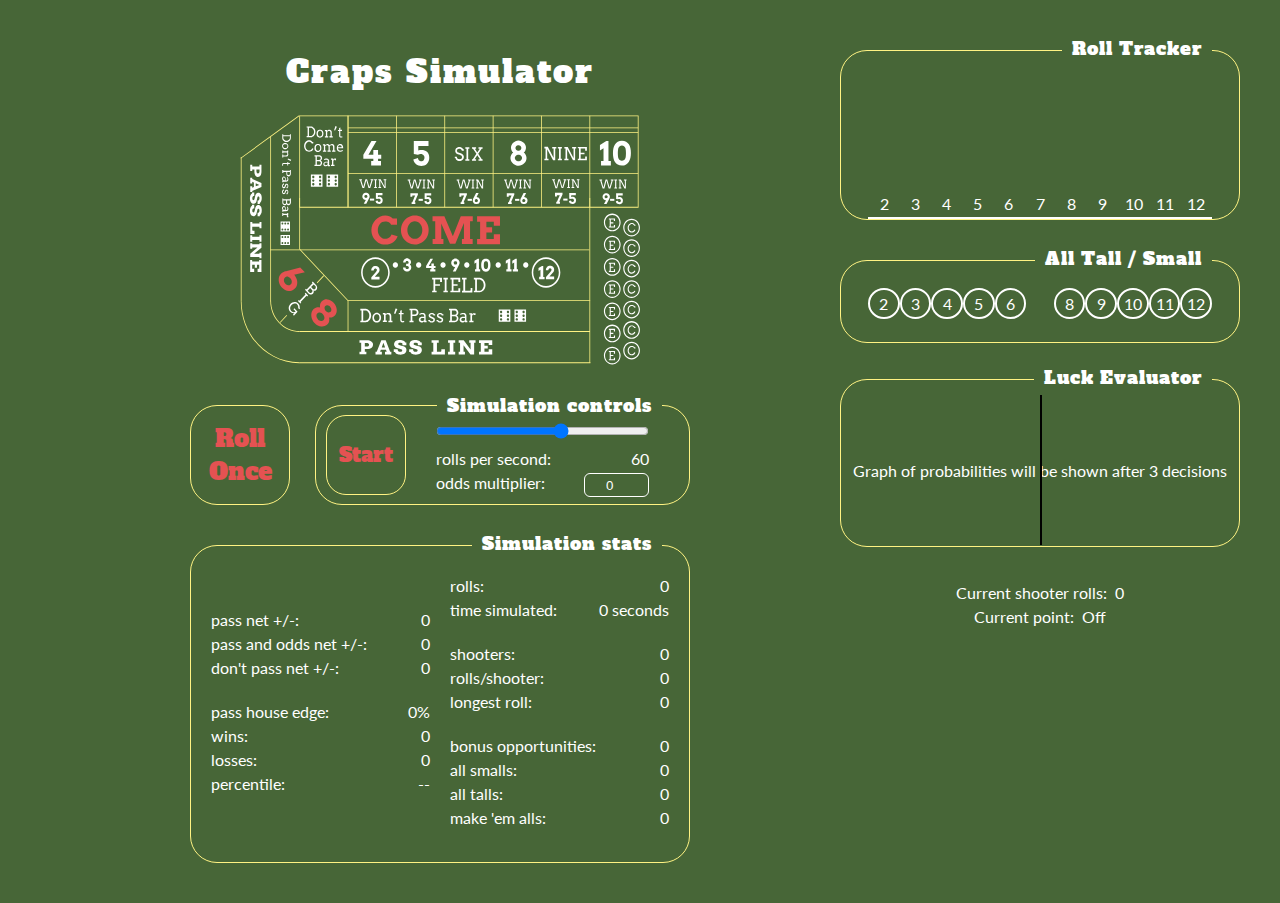
==== public/index.html @ 0b61e1a3 "Added styling to right column" ====
<!DOCTYPE html>
<html lang="en">

<head>
  <meta charset="UTF-8">
  <meta http-equiv="X-UA-Compatible" content="IE=edge">
  <meta name="viewport" content="width=device-width, initial-scale=1.0">
  <link rel="apple-touch-icon" sizes="180x180" href="./favicon/apple-touch-icon.png">
  <link rel="icon" type="image/png" sizes="32x32" href="./favicon/favicon.ico">
  <link rel="icon" type="image/png" sizes="16x16" href="./favicon/favicon-16x16.png">
  <link rel="manifest" href="./favicon/site.webmanifest">
  <link rel="mask-icon" href="./favicon/safari-pinned-tab.svg" color="#5e814d">
  <meta name="msapplication-TileColor" content="#5e814d">
  <meta name="theme-color" content="#5e814d">
  <link rel="stylesheet" href="https://fonts.googleapis.com/css?family=Alfa+Slab+One">
  <link rel="stylesheet" href="https://fonts.googleapis.com/css?family=Lato">
  <link rel="stylesheet" href="./styles.css">
  <title>Craps Simulator</title>
</head>

<script src="./js/crapsLogic.js"></script>

<style>

</style>

<body>
  <div class="container">
    <div class="content-body">

      <h1 class="main-title">Craps Simulator</h1>

      <div class="craps-table">
        <img class="craps-table-image" src="./craps_table_design.svg" alt="a crap's table design">
      </div>

      <div class="control-panel">
        <button class="roll-once-button" id="roll-once-button">Roll Once</button>
        <div class="simulation-controls">
          <p class="simulation-controls-title">Simulation controls</p>
          <div class="start-stop-button" id="start-stop-button">Start</div>
          <div class="rolls-per-second">
            <input type="range" min="1" max="100" value="60" class="rolls-per-second-slider"
              id="rolls-per-second-slider">
            <div class="simulation-stat-row">
              <p class="simulation-stat">rolls per second:</p>
              <p class="simulation-stat" id="rolls-per-second-value">60</p>
            </div>
            <div class="simulation-stat-row">
              <p class="simulation-stat">odds multiplier:</p>
              <input type="number" id="odds-multiplier" name="odds-multiplier" class="odds-multiplier" min="0" max="5"
                value="0">
            </div>
          </div>
        </div>
      </div>

      <div class="simulation-stats">
        <p class="simulation-stats-title">Simulation stats</p>
        <div class="left-stats">
          <div class="simulation-stat-row">
            <p class="simulation-stat">pass net +/-:</p>
            <p class="simulation-stat" id="pass-net-units-value">0</p>
          </div>
          <div class="simulation-stat-row">
            <p class="simulation-stat">pass and odds net +/-:</p>
            <p class="simulation-stat" id="pass-odds-net-units-value">0</p>
          </div>
          <div class="simulation-stat-row">
            <p class="simulation-stat">don't pass net +/-:</p>
            <p class="simulation-stat" id="dont-net-units-value">0</p>
          </div>

          <div class="simulation-stat-row" style="margin-top: 20px;">
            <p class="simulation-stat">pass house edge:</p>
            <p class="simulation-stat" id="house-edge-value">0%</p>
          </div>
          <div class="simulation-stat-row">
            <p class="simulation-stat">wins:</p>
            <p class="simulation-stat" id="wins-value">0</p>
          </div>
          <div class="simulation-stat-row">
            <p class="simulation-stat">losses:</p>
            <p class="simulation-stat" id="losses-value">0</p>
          </div>
          <div class="simulation-stat-row">
            <p class="simulation-stat">percentile:</p>
            <p class="simulation-stat" id="percentile-value">--</p>
          </div>
        </div>
        <div class="right-stats">
          <div class="top-right-stats">
            <div class="simulation-stat-row">
              <p class="simulation-stat">rolls:</p>
              <p class="simulation-stat" id="rolls-value">0</p>
            </div>
            <div class="simulation-stat-row">
              <p class="simulation-stat">time simulated:</p>
              <p class="simulation-stat" id="time-simulated-value">0 seconds</p>
            </div>
          </div>
          <div class="bottom-right-stats">
            <div class="simulation-stat-row">
              <p class="simulation-stat">shooters:</p>
              <p class="simulation-stat" id="shooters-value">0</p>
            </div>
            <div class="simulation-stat-row">
              <p class="simulation-stat">rolls/shooter:</p>
              <p class="simulation-stat" id="rolls-per-shooter-value">0</p>
            </div>
            <div class="simulation-stat-row">
              <p class="simulation-stat">longest roll:</p>
              <p class="simulation-stat" id="longest-roll">0</p>
            </div>
            <div class="simulation-stat-row" style="margin-top: 20px;">
              <p class="simulation-stat">bonus opportunities:</p>
              <p class="simulation-stat" id="bonus-ops">0</p>
            </div>
            <div class="simulation-stat-row">
              <p class="simulation-stat">all smalls:</p>
              <p class="simulation-stat" id="all-smalls">0</p>
            </div>
            <div class="simulation-stat-row">
              <p class="simulation-stat">all talls:</p>
              <p class="simulation-stat" id="all-talls">0</p>
            </div>
            <div class="simulation-stat-row">
              <p class="simulation-stat">make 'em alls:</p>
              <p class="simulation-stat" id="make-em-alls">0</p>
            </div>
          </div>
        </div>
      </div>

    </div>
    <!-- second column -->
    <div class="summary-column">
      <div>
        <!-- <h3 class="summary-title">Roll Tracker</h3> -->
        <div class="roll-tracker">
          <p class="simulation-stats-title">Roll Tracker</p>
          <div class="chart-column" id="roll-tracker-2" style="background-color: #e45252;">
            <p class="chart-column-label">2</p>
          </div>
          <div class="chart-column" id="roll-tracker-3" style="background-color:  #e45252;">
            <p class="chart-column-label" style="color: white;">3</p>
          </div>
          <div class="chart-column" id="roll-tracker-4" style="width: 100%;background-color: #e45252;">
            <p class="chart-column-label">4</p>
          </div>
          <div class="chart-column" id="roll-tracker-5" style="background-color:  #e45252;">
            <p class="chart-column-label" style="color: white;">5</p>
          </div>
          <div class="chart-column" id="roll-tracker-6" style="background-color:  #e45252;">
            <p class="chart-column-label">6</p>
          </div>
          <div class=" chart-column" id="roll-tracker-7" style="background-color:  #e45252;">
            <p class="chart-column-label" style="color: white;">7</p>
          </div>
          <div class="chart-column" id="roll-tracker-8" style="background-color:  #e45252;">
            <p class="chart-column-label">8</p>
          </div>
          <div class=" chart-column" id="roll-tracker-9" style="background-color:  #e45252;">
            <p class="chart-column-label" style="color: white;">9</p>
          </div>
          <div class="chart-column" id="roll-tracker-10" style="background-color:  #e45252;">
            <p class="chart-column-label">10</p>
          </div>
          <div class=" chart-column" id="roll-tracker-11" style="background-color:  #e45252;">
            <p class="chart-column-label" style="color: white;">11</p>
          </div>
          <div class="chart-column" id="roll-tracker-12" style="background-color:  #e45252;border-right-width: 1px;">
            <p class="chart-column-label">12</p>
          </div>
        </div>
        <!-- <h3 class="summary-title" style="margin: 5px;">All Tall Small</h3> -->
        <div class="all-tall-small">
          <p class="simulation-stats-title">All Tall / Small</p>
          <div class="number-circle" id="number-circle-2">2</div>
          <div class="number-circle" id="number-circle-3">3</div>
          <div class="number-circle" id="number-circle-4">4</div>
          <div class="number-circle" id="number-circle-5">5</div>
          <div class="number-circle" id="number-circle-6">6</div>
          <div class="number-circle" style="border: none;"></div>
          <div class="number-circle" id="number-circle-8">8</div>
          <div class="number-circle" id="number-circle-9">9</div>
          <div class="number-circle" id="number-circle-10">10</div>
          <div class="number-circle" id="number-circle-11">11</div>
          <div class="number-circle" id="number-circle-12">12</div>
        </div>
        <!-- <h3 class="summary-title" style="margin: 5px;">Luck Evaluator</h3> -->
        <div class="luck-evaluator-container">
          <p class="simulation-stats-title">Luck Evaluator</p>
          <div class="luck-evaluator" id="luck-evaluator">
            <p class="simulation-stat" style="margin: auto">Graph of probabilities will be shown after 3 decisions</p>
          </div>
        </div>
        <div class="simulation-stat-row" style="justify-content: center;">
          <p class="simulation-stat">Current shooter rolls: &nbsp;</p>
          <p class="simulation-stat" id="shooter-roll-length">0</p>
        </div>
        <div class="simulation-stat-row" style="justify-content: center;">
          <p class="simulation-stat">Current point: &nbsp;</p>
          <p class="simulation-stat" id="current-point">Off</p>
        </div>
        <p class="summary" id="summary"></p>
      </div>

    </div>

  </div>

</body>

</html>
---- public/styles.css ----
body {
  background-color: #476637;
  margin: 0;
  margin-top: 50px;
  padding: 0;
  text-align: center;
}
.container {
  display: flex;
  max-width: 1200px;
  margin: auto;
  padding: 0px 20px;
}

.content-body {
  flex: 1;
}

.summary-column {
  width: min(400px, 100%);
  margin: 0px auto;
}

@media (max-width: 950px) {
  .container {
    flex-direction: column;
  }
}

.main-title {
  color: white;
  margin-top: 0px;
  font-family: "Alfa Slab One";
  letter-spacing: 2px;
  font-weight: lighter;
}

.craps-table-image {
  width: min(100%, 400px);
}

.summary-title {
  color: white;
  margin-top: 0px;
  font-family: "Alfa Slab One";
  font-size: 25px;
  letter-spacing: 2px;
  font-weight: lighter;
}

.summary {
  font-family: "Lato";
  font-size: 18px;
  color: white;
}

.control-panel {
  margin: auto;
  margin-top: 36px;

  width: min(100%, 500px);
  display: flex;
}

.roll-once-button {
  height: 100px;
  width: 100px;
  margin-right: 25px;
  border: 1px solid #fff383;
  box-sizing: border-box;
  border-radius: 27px;
  color: #e45252;
  font-family: "Alfa Slab One";
  font-size: 24px;
  align-items: center;
  display: flex;
  justify-content: center;
  align-content: center;
  flex-direction: column;
  background-color: transparent;
  cursor: pointer;
}

.roll-once-button:hover {
  background-color: #5e814d;
}

.simulation-controls {
  position: relative;
  flex: 1;
  display: flex;
  min-height: 100px;
  /* width: 140px; */
  border: 1px solid #fff383;
  box-sizing: border-box;
  border-radius: 27px;
  margin-bottom: 40px;
}

.simulation-controls-title {
  font-family: "Alfa Slab One";
  color: white;
  padding: 0px 10px;
  background-color: #476637;
  position: absolute;
  top: -13px;
  right: 27px;
  letter-spacing: 1px;
  font-size: 18px;
  margin: 0;
}

.start-stop-button {
  height: 80px;
  width: 80px;
  margin: auto 10px;
  /* margin-right: 25px; */
  border: 1px solid #fff383;
  box-sizing: border-box;
  border-radius: 20px;
  color: #e45252;
  font-family: "Alfa Slab One";
  font-size: 20px;
  align-items: center;
  display: flex;
  justify-content: center;
  align-content: center;
  flex-direction: column;
  background-color: transparent;
  cursor: pointer;
}

.start-stop-button:hover {
  background-color: #5e814d;
}

.rolls-per-second {
  flex: 1;
  margin: 10px 40px 0px 20px;
  display: flex;
  flex-direction: column;
  justify-content: center;
  /* background-color: salmon; */
}

.rolls-per-second-slider {
  background-color: grey;
  width: 100%;
  margin: 0;
  margin-bottom: 10px;
}

.time-per-roll-value {
  font-family: "Lato";
  color: white;
}

@media (max-width: 600px) {
  .control-panel {
    flex-direction: column;
  }
  .roll-once-button {
    min-height: 50px;
    width: 100%;
    margin-bottom: 40px;
    margin: 0px auto 40px auto;
    /* border-radius: 15px; */
  }
}

.simulation-stats {
  position: relative;
  display: flex;
  width: min(100%, 500px);
  padding: 10px 0px;
  /* height: 225px; */
  margin: 0px auto 40px auto;
  border: 1px solid #fff383;
  box-sizing: border-box;
  border-radius: 27px;
}

.simulation-stats-title {
  position: absolute;
  font-family: "Alfa Slab One";
  color: white;
  padding: 0px 10px;
  background-color: #476637;
  top: -15px;
  right: 27px;
  letter-spacing: 1px;
  font-size: 18px;
  margin: 0px;
}

.left-stats {
  width: 100%;
  /* height: 100%; */

  margin: auto 20px;
  /* padding: 20px; */
}

.right-stats {
  width: 100%;
  margin: 20px;
  margin-left: 0px;
  display: flex;
  flex-direction: column;
  justify-content: space-between;
}

.top-right-stats {
  margin-bottom: 20px;
}

.simulation-stat-row {
  display: flex;
  justify-content: space-between;
}

.simulation-stat {
  color: white;
  font-family: "Lato";
  font-size: 16px;
  text-align: left;
  margin-top: 0px;
  margin-bottom: 5px;
}

.roll-tracker {
  width: 100%;
  height: 170px;
  display: flex;
  align-items: flex-end;
  margin-bottom: 40px;
  padding: 15px 27px 0px 27px;
  border: 1px solid #fff383;
  box-sizing: border-box;
  border-radius: 27px;
  position: relative;
}

.chart-column {
  width: 100%;
  height: 0%;
  line-height: (2 * height - font-size);
  margin-top: 50%;
  position: relative;
  border-style: solid;
  border-color: white;
  border-width: 1px;
  border-right-width: 0px;
}

.chart-column-label {
  position: absolute;
  bottom: 5px;
  margin: 0 auto;
  text-align: center;
  width: 100%;
  font-family: "Lato";
  color: white;
}

.odds-multiplier {
  background-color: transparent;
  border-style: solid;
  border-radius: 6px;
  border-color: white;
  border-width: 1px;
  color: white;
  /* padding: auto; */
  padding-left: 21px;
}

.all-tall-small {
  width: 100%;
  height: 83px;
  display: flex;
  margin-bottom: 36px;
  padding: 27px 27px;
  border: 1px solid #fff383;
  box-sizing: border-box;
  border-radius: 27px;
  position: relative;
}

.number-circle {
  border-radius: 50%;
  width: 100%;
  height: 100%;
  border: 2px solid white;
  color: white;
  text-align: center;
  margin: auto;
  font-family: "Lato";
  display: flex;
  flex-direction: column;
  justify-content: center;

  /* align-items: center; */

  /* font: 32px Arial, sans-serif; */
}

.luck-evaluator-container {
  border: 1px solid #fff383;
  box-sizing: border-box;
  border-radius: 27px;
  position: relative;
  padding-top: 15px;
  padding-bottom: 1px;
  margin-bottom: 36px;
  /* z-index: 4; */
}

.luck-evaluator {
  position: relative;
  width: 100%;
  height: 150px;
  display: flex;
  align-items: flex-end;
  /* margin-bottom: 20px; */
  list-style: none;
}

.luck-evaluator:after {
  content: "";
  position: absolute;
  z-index: 2;
  top: 0;
  bottom: 0;
  left: 50%;
  border-left: 2px solid black;
}
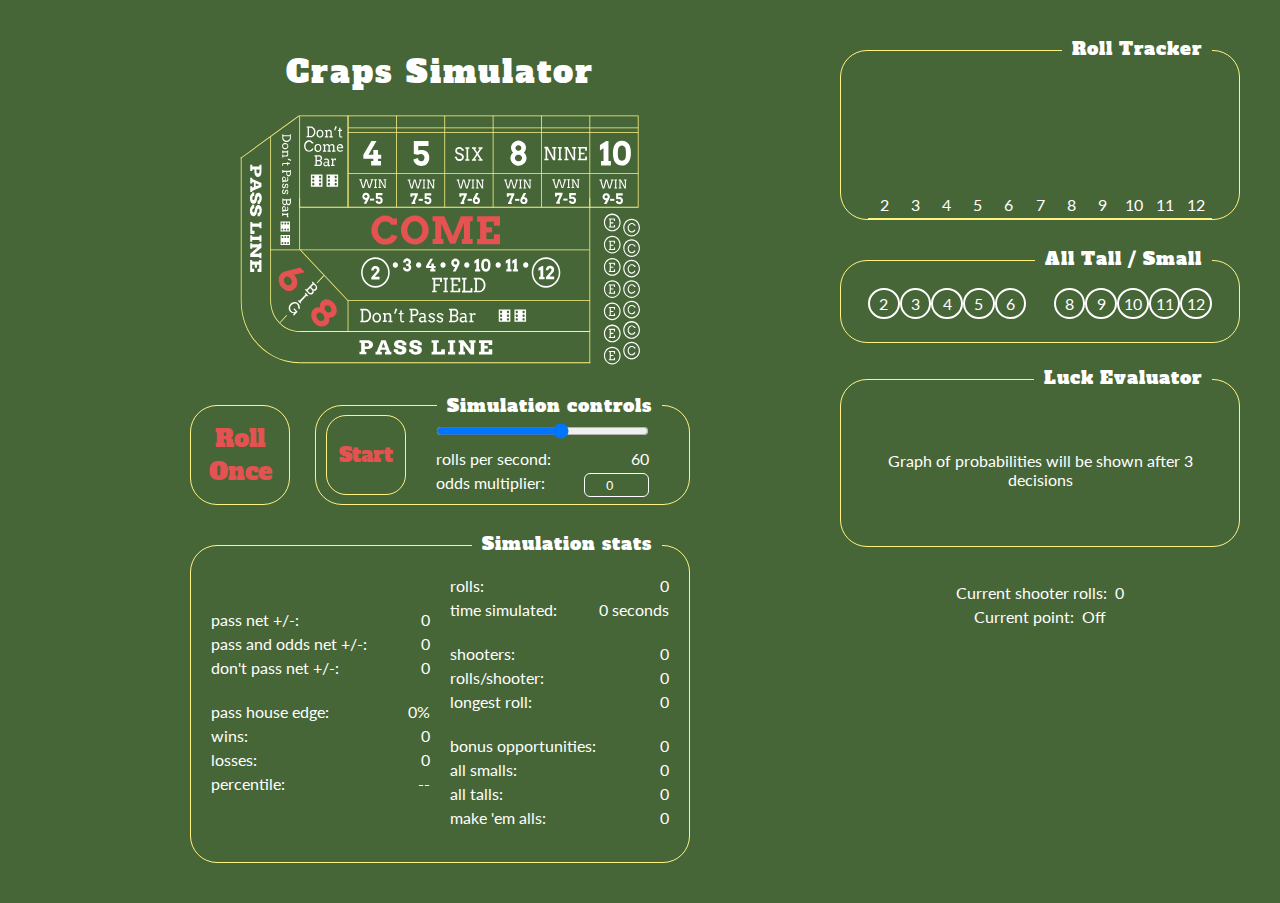
==== commit 4da9231d: "Added normal approximation and some styles" ====
--- a/public/index.html
+++ b/public/index.html
@@ -190,9 +190,11 @@
         </div>
         <!-- <h3 class="summary-title" style="margin: 5px;">Luck Evaluator</h3> -->
         <div class="luck-evaluator-container">
+          <div class="half-way-line" id="half-way-line"></div>
           <p class="simulation-stats-title">Luck Evaluator</p>
           <div class="luck-evaluator" id="luck-evaluator">
-            <p class="simulation-stat" style="margin: auto">Graph of probabilities will be shown after 3 decisions</p>
+            <p class="luck-evaluator-placeholder" style="margin: auto">Graph of probabilities will be shown after 3
+              decisions</p>
           </div>
         </div>
         <div class="simulation-stat-row" style="justify-content: center;">
--- a/public/styles.css
+++ b/public/styles.css
@@ -244,13 +244,15 @@
 .chart-column {
   width: 100%;
   height: 0%;
-  line-height: (2 * height - font-size);
+  line-height: (2 * height - font-size)-1px;
   margin-top: 50%;
   position: relative;
   border-style: solid;
-  border-color: white;
+  border-color: #fff383;
   border-width: 1px;
   border-right-width: 0px;
+  border-bottom-width: 0px;
+  border-top-color: #fff383;
 }
 
 .chart-column-label {
@@ -309,8 +311,7 @@
   box-sizing: border-box;
   border-radius: 27px;
   position: relative;
-  padding-top: 15px;
-  padding-bottom: 1px;
+  padding: 15px 27px 1px 27px;
   margin-bottom: 36px;
   /* z-index: 4; */
 }
@@ -325,7 +326,16 @@
   list-style: none;
 }
 
-.luck-evaluator:after {
+.luck-evaluator-placeholder {
+  color: white;
+  font-family: "Lato";
+  font-size: 16px;
+  text-align: center;
+  /* margin-top: 0px;
+  margin-bottom: 5px; */
+}
+
+/* .luck-evaluator:after {
   content: "";
   position: absolute;
   z-index: 2;
@@ -333,4 +343,14 @@
   bottom: 0;
   left: 50%;
   border-left: 2px solid black;
-}
+} */
+
+.half-way-line {
+  position: absolute;
+  z-index: 2;
+  top: 15px;
+  bottom: 0;
+  left: 50%;
+  border-left: 2px solid black;
+  display: none;
+}
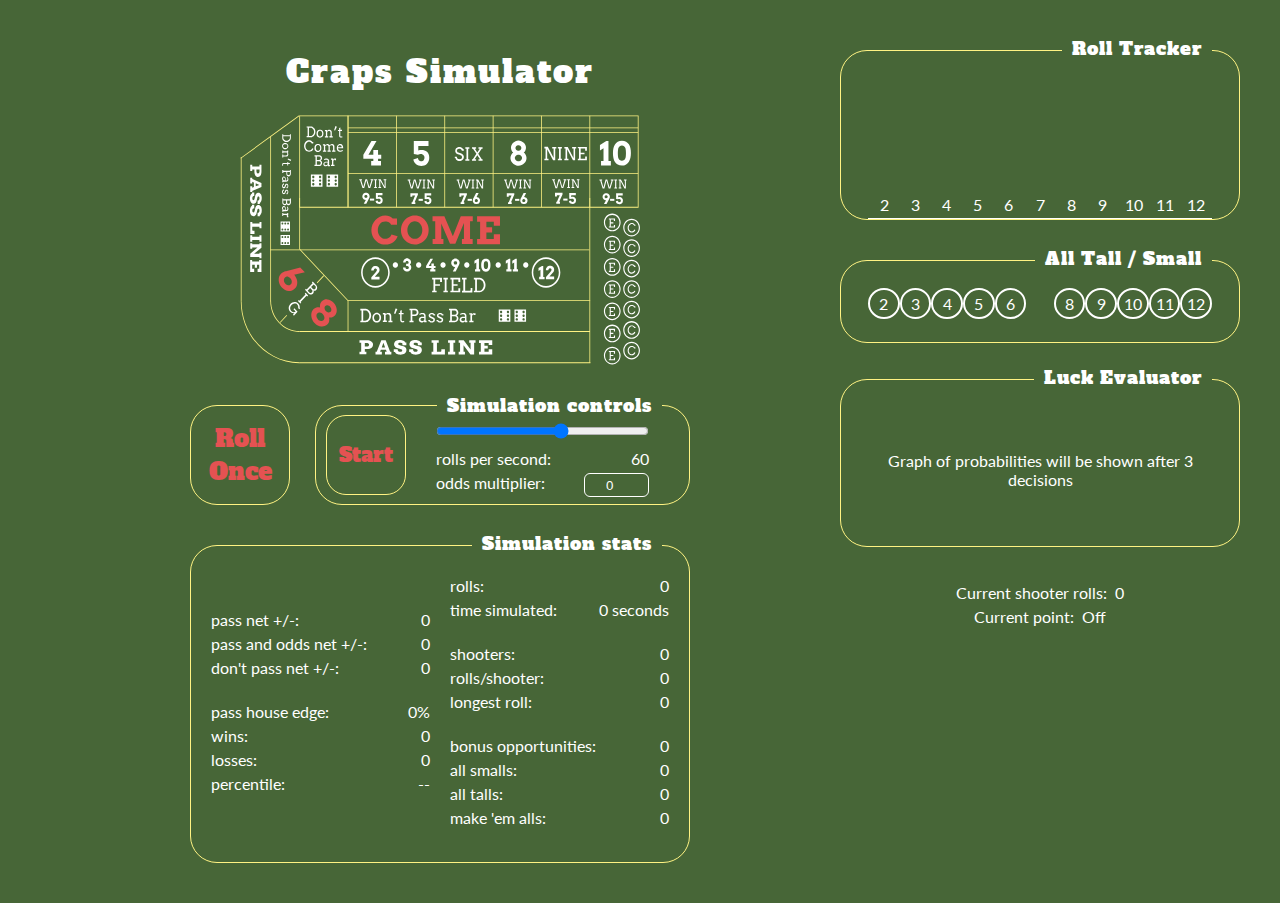
==== commit dbd62e73: "Added luck evaluator info on hover" ====
--- a/public/index.html
+++ b/public/index.html
@@ -192,9 +192,16 @@
         <div class="luck-evaluator-container">
           <div class="half-way-line" id="half-way-line"></div>
           <p class="simulation-stats-title">Luck Evaluator</p>
+          <div class="luck-evaluator-info" id="luck-evaluator-info">
+            <p id="luck-evaluator-percentile">percentile: </p>
+            <p id="luck-evaluator-wins">wins: </p>
+            <p id="luck-evaluator-losses">losses: </p>
+
+          </div>
           <div class="luck-evaluator" id="luck-evaluator">
             <p class="luck-evaluator-placeholder" style="margin: auto">Graph of probabilities will be shown after 3
-              decisions</p>
+              decisions
+            </p>
           </div>
         </div>
         <div class="simulation-stat-row" style="justify-content: center;">
--- a/public/styles.css
+++ b/public/styles.css
@@ -248,11 +248,11 @@
   margin-top: 50%;
   position: relative;
   border-style: solid;
-  border-color: #fff383;
+  border-color: white;
   border-width: 1px;
   border-right-width: 0px;
   border-bottom-width: 0px;
-  border-top-color: #fff383;
+  /* border-top-color: #fff383; */
 }
 
 .chart-column-label {
@@ -331,19 +331,8 @@
   font-family: "Lato";
   font-size: 16px;
   text-align: center;
-  /* margin-top: 0px;
-  margin-bottom: 5px; */
-}
-
-/* .luck-evaluator:after {
-  content: "";
-  position: absolute;
-  z-index: 2;
-  top: 0;
-  bottom: 0;
-  left: 50%;
-  border-left: 2px solid black;
-} */
+  /* display: none; */
+}
 
 .half-way-line {
   position: absolute;
@@ -354,3 +343,18 @@
   border-left: 2px solid black;
   display: none;
 }
+
+.luck-evaluator-info {
+  color: white;
+  font-family: "Lato";
+  font-size: 14px;
+  height: 50px;
+  width: 150px;
+  position: absolute;
+  text-align: left;
+  display: none;
+}
+
+.luck-evaluator-info p {
+  margin: 2px;
+}
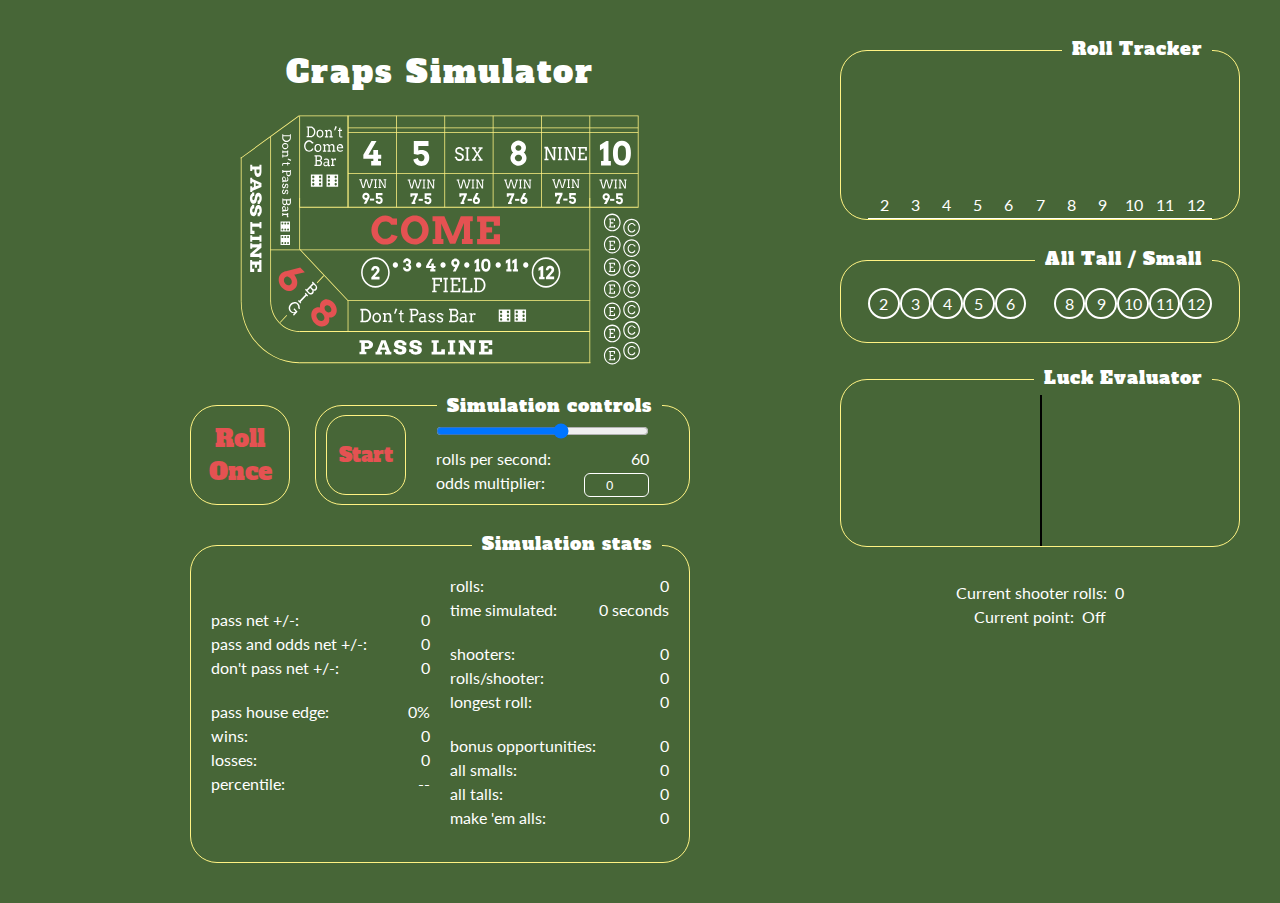
==== commit d67e31fb: "Made left and right sections render separately to better show slippage between expected and breakeve" ====
--- a/public/index.html
+++ b/public/index.html
@@ -190,6 +190,7 @@
         </div>
         <!-- <h3 class="summary-title" style="margin: 5px;">Luck Evaluator</h3> -->
         <div class="luck-evaluator-container">
+
           <div class="half-way-line" id="half-way-line"></div>
           <p class="simulation-stats-title">Luck Evaluator</p>
           <div class="luck-evaluator-info" id="luck-evaluator-info">
@@ -202,6 +203,8 @@
             <p class="luck-evaluator-placeholder" style="margin: auto">Graph of probabilities will be shown after 3
               decisions
             </p>
+            <div class="luck-evaluator-left" id="luck-evaluator-left"></div>
+            <div class="luck-evaluator-right" id="luck-evaluator-right"></div>
           </div>
         </div>
         <div class="simulation-stat-row" style="justify-content: center;">
--- a/public/styles.css
+++ b/public/styles.css
@@ -331,7 +331,7 @@
   font-family: "Lato";
   font-size: 16px;
   text-align: center;
-  /* display: none; */
+  display: none;
 }
 
 .half-way-line {
@@ -341,7 +341,7 @@
   bottom: 0;
   left: 50%;
   border-left: 2px solid black;
-  display: none;
+  /* display: none; */
 }
 
 .luck-evaluator-info {
@@ -358,3 +358,21 @@
 .luck-evaluator-info p {
   margin: 2px;
 }
+
+.luck-evaluator-left {
+  /* background-color: cornflowerblue; */
+  width: 100%;
+  height: 100%;
+  display: flex;
+  align-items: flex-end;
+  list-style: none;
+}
+
+.luck-evaluator-right {
+  /* background-color: lightgreen; */
+  width: 100%;
+  height: 100%;
+  display: flex;
+  align-items: flex-end;
+  list-style: none;
+}
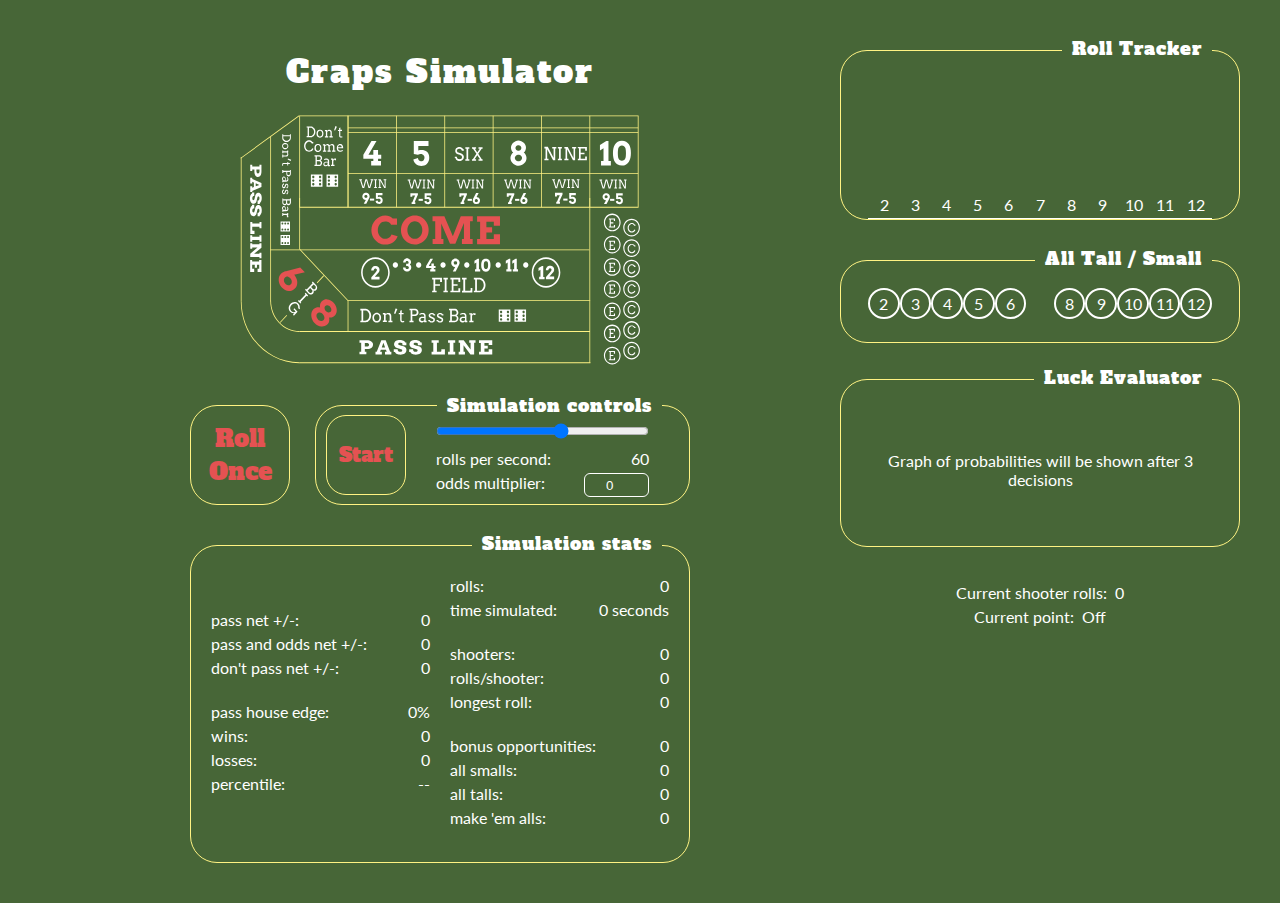
==== commit 75edcbc0: "made breakeven line not have pointer events" ====
--- a/public/index.html
+++ b/public/index.html
@@ -200,13 +200,17 @@
 
           </div>
           <div class="luck-evaluator" id="luck-evaluator">
-            <p class="luck-evaluator-placeholder" style="margin: auto">Graph of probabilities will be shown after 3
+            <p class="luck-evaluator-placeholder" id="luck-evaluator-placeholder">Graph of probabilities will be shown
+              after 3
               decisions
             </p>
             <div class="luck-evaluator-left" id="luck-evaluator-left"></div>
             <div class="luck-evaluator-right" id="luck-evaluator-right"></div>
           </div>
         </div>
+        <div class="distribution-type-container">
+          <p class="distribution-type" id="distribution-type">Binomial distribution</p>
+        </div>
         <div class="simulation-stat-row" style="justify-content: center;">
           <p class="simulation-stat">Current shooter rolls: &nbsp;</p>
           <p class="simulation-stat" id="shooter-roll-length">0</p>
--- a/public/styles.css
+++ b/public/styles.css
@@ -312,7 +312,7 @@
   border-radius: 27px;
   position: relative;
   padding: 15px 27px 1px 27px;
-  margin-bottom: 36px;
+  margin-bottom: 0px;
   /* z-index: 4; */
 }
 
@@ -331,7 +331,7 @@
   font-family: "Lato";
   font-size: 16px;
   text-align: center;
-  display: none;
+  margin: auto;
 }
 
 .half-way-line {
@@ -341,7 +341,8 @@
   bottom: 0;
   left: 50%;
   border-left: 2px solid black;
-  /* display: none; */
+  pointer-events: none;
+  display: none;
 }
 
 .luck-evaluator-info {
@@ -360,19 +361,30 @@
 }
 
 .luck-evaluator-left {
-  /* background-color: cornflowerblue; */
   width: 100%;
   height: 100%;
-  display: flex;
+  display: none;
   align-items: flex-end;
   list-style: none;
 }
 
 .luck-evaluator-right {
-  /* background-color: lightgreen; */
   width: 100%;
   height: 100%;
-  display: flex;
+  display: none;
   align-items: flex-end;
   list-style: none;
 }
+.distribution-type-container {
+  height: 36px;
+}
+.distribution-type {
+  color: white;
+  font-family: "Lato";
+  font-size: 14px;
+  text-align: right;
+  margin-top: 5px;
+  margin-bottom: 16px;
+  margin-right: 27px;
+  display: none;
+}
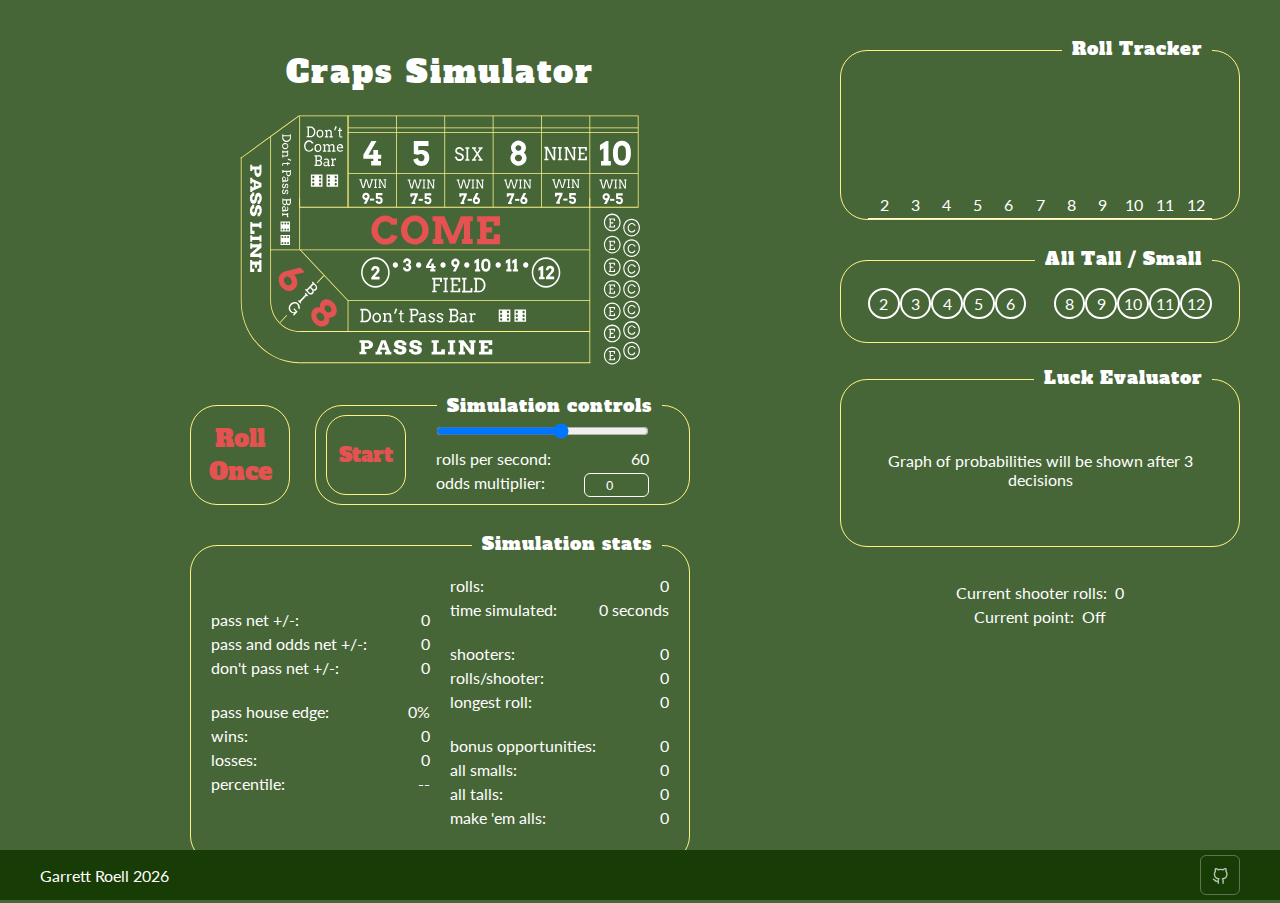
==== commit a766a5ff: "Cleaned up files and added footer" ====
--- a/public/index.html
+++ b/public/index.html
@@ -19,6 +19,7 @@
 </head>
 
 <script src="./js/crapsLogic.js"></script>
+<script src="./js/footer.js"></script>
 
 <style>
 
@@ -226,6 +227,26 @@
 
   </div>
 
+  <!-- footer -->
+  <div class="footer">
+    <div class="footer-container">
+      <a href="https://garrettroell.com" target="_blank" class="footer-link" id="footer-name"></a>
+      <a href="https://github.com/garrettroell/craps" target="_blank">
+        <button class="github-button">
+          <!-- github svg -->
+          <svg stroke="rgba(255, 255, 255, 0.70)" fill="none" stroke-width="2" viewBox="0 0 24 24"
+            stroke-linecap="round" stroke-linejoin="round" height="1.25em" width="1.25em"
+            xmlns="http://www.w3.org/2000/svg">
+            <path
+              d="M9 19c-5 1.5-5-2.5-7-3m14 6v-3.87a3.37 3.37 0 0 0-.94-2.61c3.14-.35 6.44-1.54 6.44-7A5.44 5.44 0 0 0 20 4.77 5.07 5.07 0 0 0 19.91 1S18.73.65 16 2.48a13.38 13.38 0 0 0-7 0C6.27.65 5.09 1 5.09 1A5.07 5.07 0 0 0 5 4.77a5.44 5.44 0 0 0-1.5 3.78c0 5.42 3.3 6.61 6.44 7A3.37 3.37 0 0 0 9 18.13V22">
+            </path>
+          </svg>
+        </button>
+      </a>
+    </div>
+  </div>
+
+
 </body>
 
 </html>--- a/public/styles.css
+++ b/public/styles.css
@@ -388,3 +388,59 @@
   margin-right: 27px;
   display: none;
 }
+
+
+.footer{
+  position: fixed;
+  bottom: 0px;
+  left: 0px;
+  height: 50px;
+  width: 100vw;
+  background-color: #173c05;
+}
+
+.footer-container {
+  display: flex;
+  flex-direction: row;
+  justify-content: space-between;
+  align-items: center;
+  height: 100%;
+  /* max-width: 1000px; */
+  margin: auto;
+  padding: 0px 40px;
+}
+
+.footer-link {
+  color: white;
+  margin-top: 0px;
+  font-family: "Lato";
+  font-size: 16px;
+  text-decoration: none;
+}
+
+.footer-link:visited {
+  color: white;
+}
+
+.footer-link:hover {
+  color: #fff383;
+}
+
+.github-button {
+  height: 40px;
+  width: 40px;
+  border: 1px solid rgba(255, 255, 255, 0.30);
+  background: transparent;
+  border-radius: 6px;
+  padding-top: 7px;
+  cursor: pointer;
+  transition: 100ms;
+}
+
+.github-button:hover {
+  background-color: rgba(255, 255, 255, 0.15);
+}
+
+
+
+
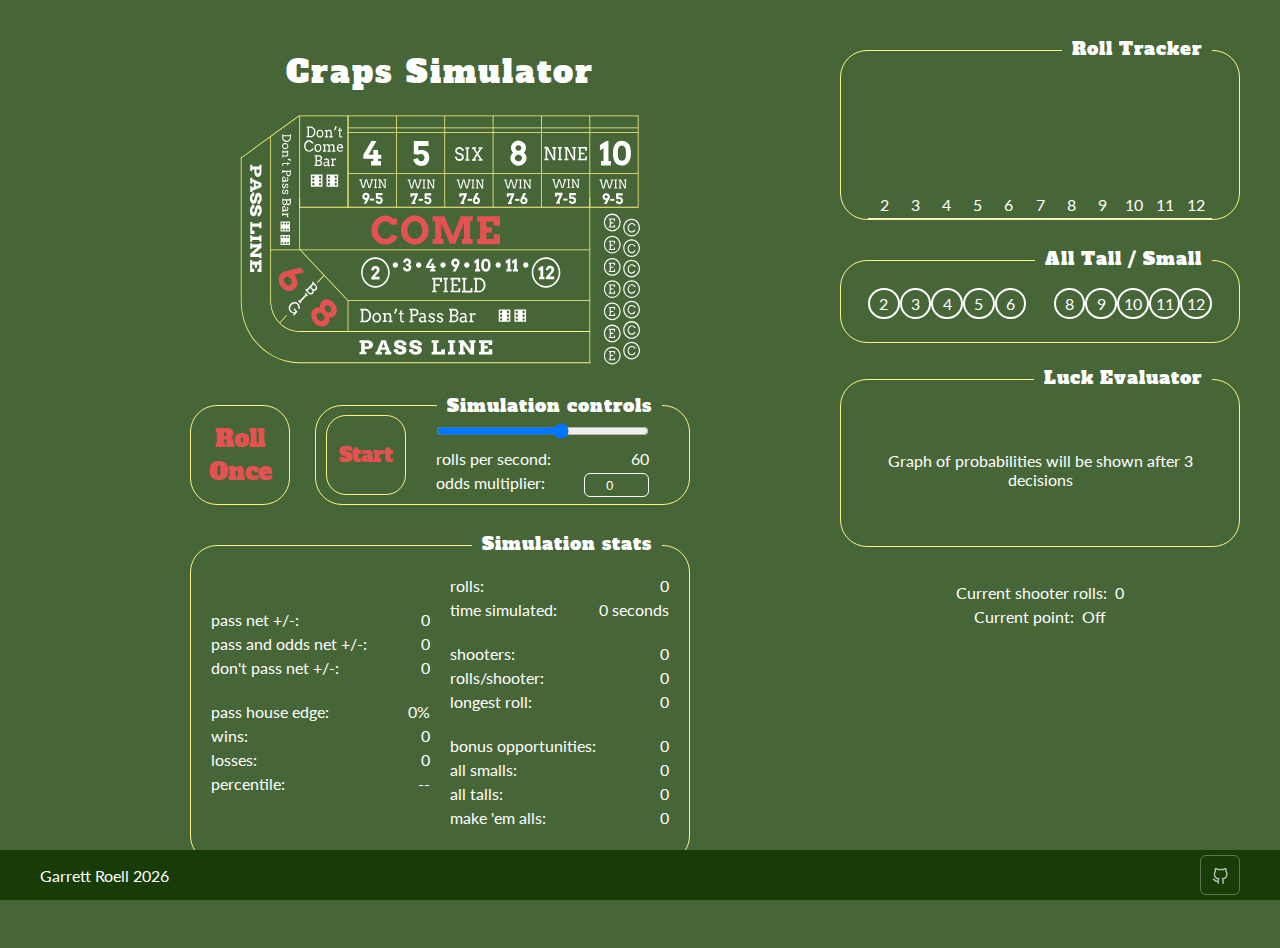
==== commit 48c2f2b7: "Added bottom padding" ====
--- a/public/index.html
+++ b/public/index.html
@@ -228,6 +228,7 @@
   </div>
 
   <!-- footer -->
+  <div class="footer-spacer"></div>
   <div class="footer">
     <div class="footer-container">
       <a href="https://garrettroell.com" target="_blank" class="footer-link" id="footer-name"></a>
--- a/public/styles.css
+++ b/public/styles.css
@@ -390,6 +390,10 @@
 }
 
 
+.footer-spacer{
+  height: 45px;
+}
+
 .footer{
   position: fixed;
   bottom: 0px;
